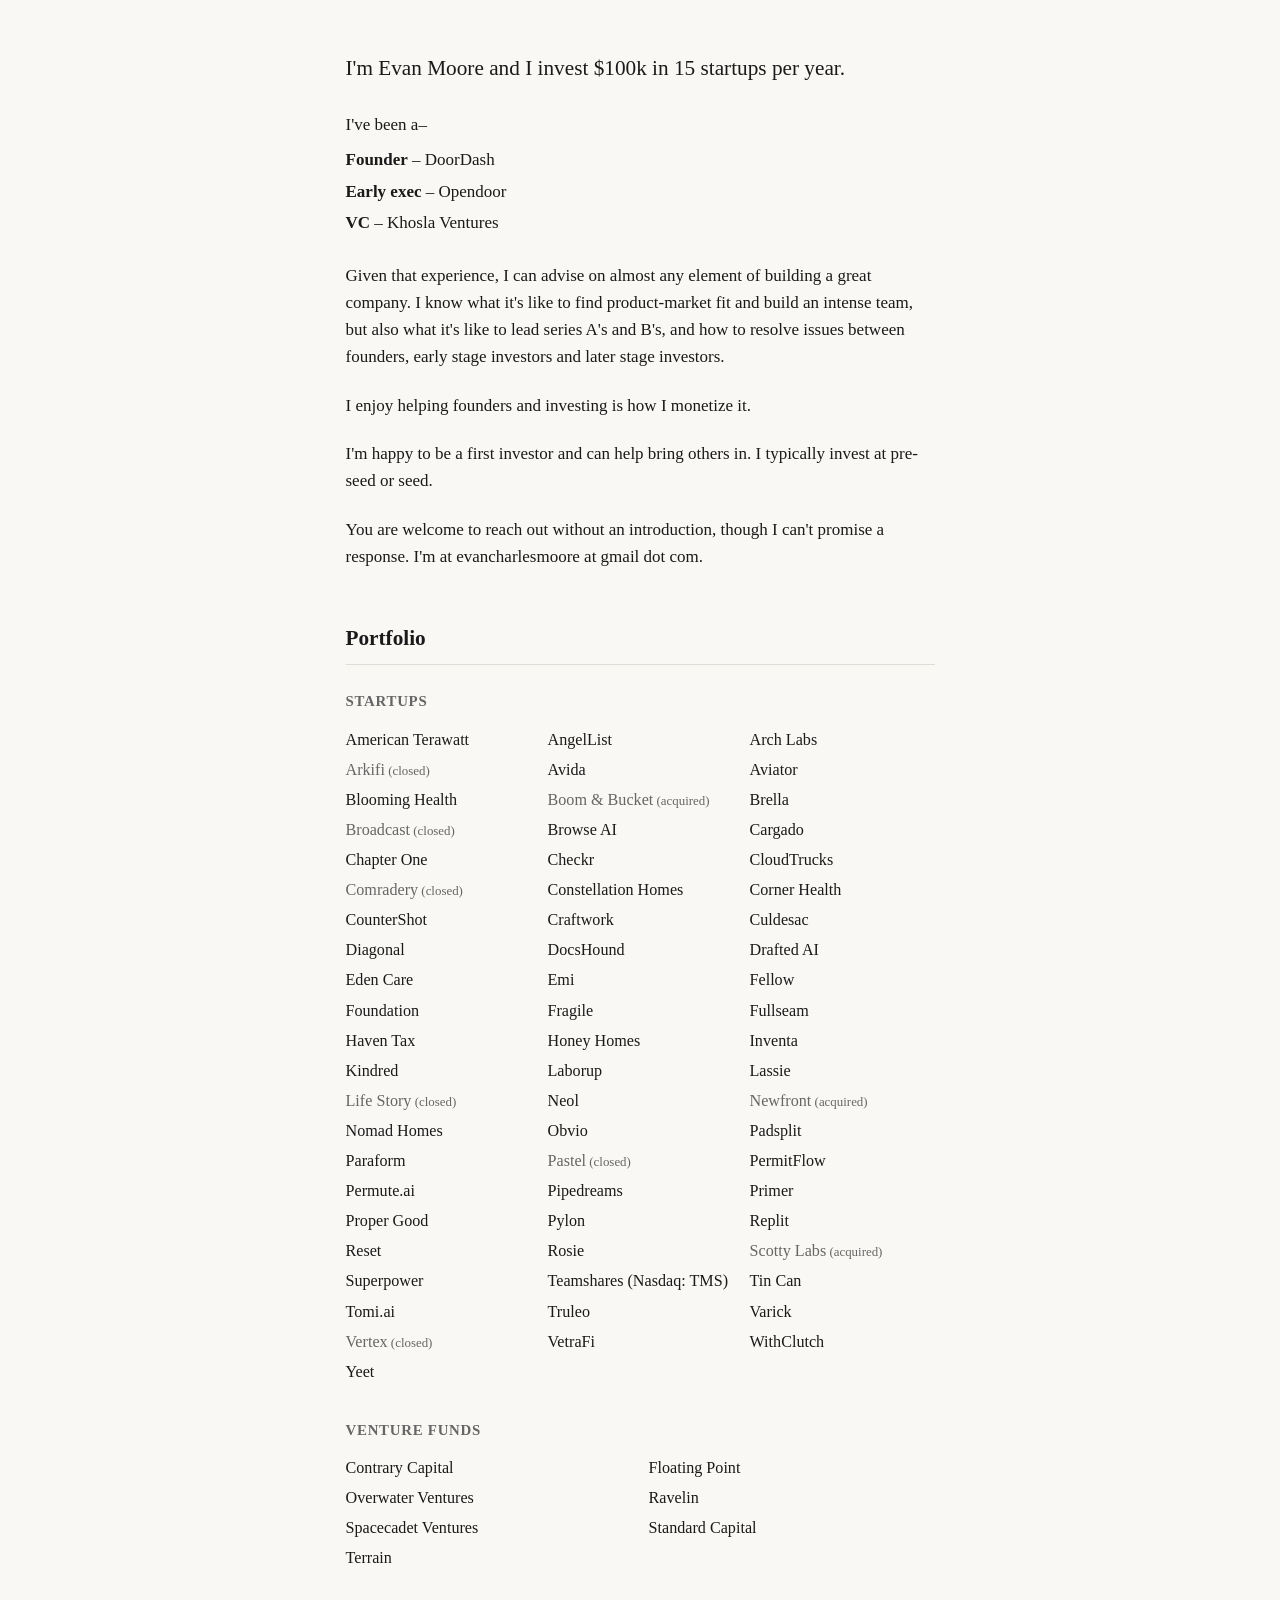
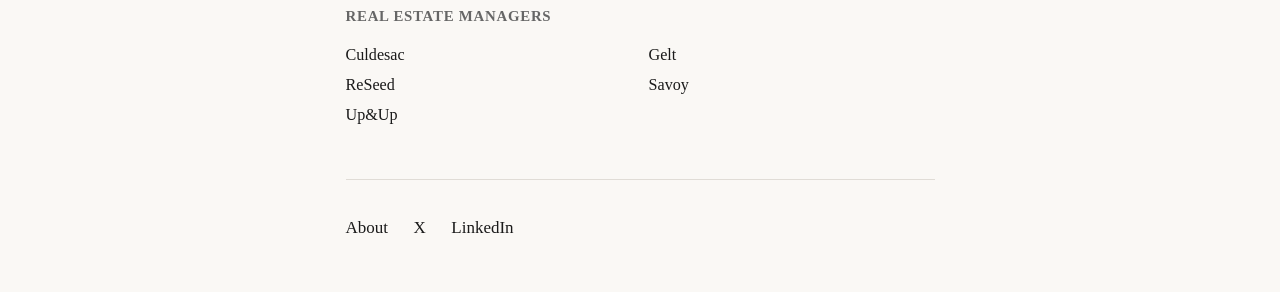
==== index.html @ 708596f3 "Add Spacecadet Ventures to venture funds Co-Authored-By: Claude Opus 4.8 (1M context) <noreply@anthr" ====
<!DOCTYPE html>
<html lang="en">
<head>
  <meta charset="UTF-8">
  <meta name="viewport" content="width=device-width, initial-scale=1">
  <title>Evan Moore – Angel Investor</title>
  <meta name="description" content="Evan Moore, DoorDash cofounder, Opendoor early exec, and Khosla Ventures VC. Angel investor in startups at pre-seed and seed.">

  <!-- Open Graph / Social -->
  <meta property="og:title" content="Evan Moore – Angel Investor">
  <meta property="og:description" content="Evan Moore, DoorDash cofounder, Opendoor early exec, and Khosla Ventures VC. Angel investor in startups at pre-seed and seed.">
  <meta property="og:type" content="website">
  <meta property="og:url" content="https://evanmoore.vc">

  <link rel="stylesheet" href="css/styles.css">
  <link rel="icon" href="favicon.svg">

  <!-- Structured data for search engines -->
  <script type="application/ld+json">
  {
    "@context": "https://schema.org",
    "@type": "Person",
    "name": "Evan Moore",
    "url": "https://evanmoore.vc",
    "jobTitle": "Angel Investor",
    "description": "DoorDash cofounder, Opendoor early exec, Khosla Ventures VC",
    "sameAs": [
      "https://x.com/evancharles",
      "https://www.linkedin.com/in/evanmoore/"
    ],
    "worksFor": [
      {"@type": "Organization", "name": "DoorDash"},
      {"@type": "Organization", "name": "Opendoor"},
      {"@type": "Organization", "name": "Khosla Ventures"}
    ]
  }
  </script>
</head>
<body>
  <div class="container">
    <main>
      <section class="intro">
        <p class="lede">I'm Evan Moore and I invest $100k in 15 startups per year.</p>

        <div class="background">
          <p>I've been a–</p>
          <ul class="roles">
            <li><strong>Founder</strong> – DoorDash</li>
            <li><strong>Early exec</strong> – Opendoor</li>
            <li><strong>VC</strong> – Khosla Ventures</li>
          </ul>
        </div>

        <p>Given that experience, I can advise on almost any element of building a great company. I know what it's like to find product-market fit and build an intense team, but also what it's like to lead series A's and B's, and how to resolve issues between founders, early stage investors and later stage investors.</p>

        <p>I enjoy helping founders and investing is how I monetize it.</p>

        <p>I'm happy to be a first investor and can help bring others in. I typically invest at pre-seed or seed.</p>

        <p>You are welcome to reach out without an introduction, though I can't promise a response. I'm at evancharlesmoore at gmail dot com.</p>
      </section>

      <section class="portfolio">
        <h2>Portfolio</h2>

        <div class="portfolio-section">
          <h3>Startups</h3>
          <ul class="company-list">
            <li><a href="https://www.americanterawatt.com/">American Terawatt</a></li>
            <li><a href="https://www.angellist.com/">AngelList</a></li>
            <li><a href="https://archlabs.com/">Arch Labs</a></li>
            <li><span class="closed">Arkifi</span></li>
            <li><a href="https://www.avida.life/">Avida</a></li>
            <li><a href="https://aviatorhealth.co/">Aviator</a></li>
            <li><a href="https://gobloominghealth.com/">Blooming Health</a></li>
            <li><span class="acquired">Boom & Bucket</span></li>
            <li><a href="https://hellobrella.com/">Brella</a></li>
            <li><span class="closed">Broadcast</span></li>
            <li><a href="https://www.browse.ai/">Browse AI</a></li>
            <li><a href="https://cargado.com/">Cargado</a></li>
            <li><a href="https://www.startchapterone.com/">Chapter One</a></li>
            <li><a href="https://checkr.com/">Checkr</a></li>
            <li><a href="https://www.cloudtrucks.com/">CloudTrucks</a></li>
            <li><span class="closed">Comradery</span></li>
            <li>Constellation Homes</li>
            <li><a href="https://www.cornerhealth.com/">Corner Health</a></li>
            <li><a href="https://countershotsystems.com/">CounterShot</a></li>
            <li><a href="https://craftwork.com/">Craftwork</a></li>
            <li><a href="https://culdesac.com/">Culdesac</a></li>
            <li><a href="https://godiagonal.com/">Diagonal</a></li>
            <li><a href="https://docshound.com/">DocsHound</a></li>
            <li><a href="https://www.drafted.ai/">Drafted AI</a></li>
            <li><a href="https://www.edencaremedical.com/">Eden Care</a></li>
            <li><a href="https://www.emilabs.ai/">Emi</a></li>
            <li><a href="https://fellowproducts.com/">Fellow</a></li>
            <li><a href="https://buildwithfoundation.com/">Foundation</a></li>
            <li>Fragile</li>
            <li><a href="https://fullseam.com/">Fullseam</a></li>
            <li><a href="https://www.usehaven.com/">Haven Tax</a></li>
            <li><a href="https://www.honeyhomes.com/">Honey Homes</a></li>
            <li><a href="https://inventa.shop/">Inventa</a></li>
            <li><a href="https://livekindred.com/">Kindred</a></li>
            <li><a href="https://www.laborup.com/">Laborup</a></li>
            <li><a href="https://www.lassie.ai/">Lassie</a></li>
            <li><span class="closed">Life Story</span></li>
            <li><a href="https://www.neol.co/">Neol</a></li>
            <li><a href="https://www.newfront.com/"><span class="acquired">Newfront</span></a></li>
            <li><a href="https://www.nomadhomes.ae/">Nomad Homes</a></li>
            <li><a href="https://www.obvio.ai/">Obvio</a></li>
            <li><a href="https://www.padsplit.com/">Padsplit</a></li>
            <li><a href="https://www.paraform.com/">Paraform</a></li>
            <li><span class="closed">Pastel</span></li>
            <li><a href="https://www.permitflow.com/">PermitFlow</a></li>
            <li><a href="https://permute.ai/">Permute.ai</a></li>
            <li><a href="https://pipedreams.com/">Pipedreams</a></li>
            <li><a href="https://primer.com/">Primer</a></li>
            <li><a href="https://eatpropergood.com/">Proper Good</a></li>
            <li><a href="https://www.pylonlending.com/">Pylon</a></li>
            <li><a href="https://replit.com/">Replit</a></li>
            <li><a href="https://www.getreset.co/">Reset</a></li>
            <li><a href="https://www.rosiematch.com/">Rosie</a></li>
            <li><span class="acquired">Scotty Labs</span></li>
            <li><a href="https://superpower.com/">Superpower</a></li>
            <li><a href="https://www.teamshares.com/">Teamshares (Nasdaq: TMS)</a></li>
            <li><a href="https://tincan.kids/">Tin Can</a></li>
            <li><a href="https://tomi.ai/">Tomi.ai</a></li>
            <li><a href="https://truleo.co/">Truleo</a></li>
            <li><a href="https://www.varickagents.com/">Varick</a></li>
            <li><span class="closed">Vertex</span></li>
            <li><a href="https://www.vetrafi.com/">VetraFi</a></li>
            <li><a href="https://www.withclutch.com/">WithClutch</a></li>
            <li><a href="https://yeet.cx/">Yeet</a></li>
          </ul>
        </div>

        <div class="portfolio-section">
          <h3>Venture Funds</h3>
          <ul class="company-list company-list--short">
            <li><a href="https://contrary.com/">Contrary Capital</a></li>
            <li><a href="https://floating.vc/">Floating Point</a></li>
            <li><a href="https://www.overwater.vc/">Overwater Ventures</a></li>
            <li><a href="https://www.ravelincap.com/">Ravelin</a></li>
            <li><a href="https://spacecadet.ventures/">Spacecadet Ventures</a></li>
            <li><a href="https://www.standardcap.com/">Standard Capital</a></li>
            <li><a href="https://www.terrain.com/">Terrain</a></li>
          </ul>
        </div>

        <div class="portfolio-section">
          <h3>Real Estate Managers</h3>
          <ul class="company-list company-list--short">
            <li><a href="https://culdesac.com/">Culdesac</a></li>
            <li><a href="https://geltventurepartners.com/">Gelt</a></li>
            <li><a href="https://reseedpartners.com/">ReSeed</a></li>
            <li><a href="https://savoytx.com/">Savoy</a></li>
            <li><a href="https://upandup.co/">Up&Up</a></li>
          </ul>
        </div>
      </section>
    </main>

    <footer class="footer">
      <a href="about.html">About</a>
      <a href="https://x.com/evancharles">X</a>
      <a href="https://www.linkedin.com/in/evanmoore/">LinkedIn</a>
    </footer>
  </div>
</body>
</html>
---- css/styles.css ----
/* ===== Base ===== */

:root {
  --text: #1a1a1a;
  --text-muted: #666;
  --bg: #faf8f5;
  --accent: #2563eb;
  --border: #e0dcd6;
}

* {
  box-sizing: border-box;
}

html {
  font-family: Georgia, "Times New Roman", Times, serif;
  font-size: 17px;
  line-height: 1.6;
  color: var(--text);
  background: var(--bg);
}

body {
  margin: 0;
  padding: 0;
}

/* ===== Layout ===== */

.container {
  max-width: 640px;
  margin: 0 auto;
  padding: 3rem 1.5rem;
}

/* ===== Intro ===== */

.intro {
  margin-bottom: 3rem;
}

.intro p {
  margin: 0 0 1.25rem;
}

.lede {
  font-size: 1.25rem;
  font-weight: 500;
  margin-bottom: 1.5rem !important;
}

.background {
  margin: 1.5rem 0;
}

.background p {
  margin-bottom: 0.5rem;
}

.roles {
  list-style: none;
  padding: 0;
  margin: 0;
}

.roles li {
  margin: 0.25rem 0;
}

.roles strong {
  font-weight: 600;
}

/* ===== Links ===== */

a {
  color: var(--accent);
  text-decoration: none;
}

a:hover {
  text-decoration: underline;
}

/* ===== Portfolio ===== */

.portfolio {
  margin-bottom: 3rem;
}

.portfolio h2 {
  font-size: 1.25rem;
  font-weight: 600;
  margin: 0 0 1.5rem;
  padding-bottom: 0.5rem;
  border-bottom: 1px solid var(--border);
}

.portfolio-section {
  margin-bottom: 2rem;
}

.portfolio-section h3 {
  font-size: 0.875rem;
  font-weight: 600;
  text-transform: uppercase;
  letter-spacing: 0.05em;
  color: var(--text-muted);
  margin: 0 0 0.75rem;
}

.company-list {
  list-style: none;
  padding: 0;
  margin: 0;
  display: grid;
  grid-template-columns: repeat(3, 1fr);
  gap: 0.25rem 1rem;
}

.company-list--short {
  grid-template-columns: repeat(2, 1fr);
}

.company-list li {
  font-size: 0.95rem;
}

.company-list a {
  color: inherit;
  text-decoration: none;
}

.company-list a:hover {
  text-decoration: none;
}

.closed {
  color: var(--text-muted);
}

.closed::after {
  content: " (closed)";
  font-size: 0.8em;
}

.acquired {
  color: var(--text-muted);
}

.acquired::after {
  content: " (acquired)";
  font-size: 0.8em;
}


/* ===== Section Headers ===== */

.investing h2 {
  font-size: 1.25rem;
  font-weight: 600;
  margin: 2rem 0 1rem;
}

/* ===== Footer ===== */

.footer {
  padding-top: 2rem;
  margin-top: 1rem;
  border-top: 1px solid var(--border);
  display: flex;
  gap: 1.5rem;
}

.footer a {
  font-size: 1rem;
  color: var(--text);
  font-weight: 500;
}

.footer a:hover {
  color: var(--accent);
}

/* ===== Responsive ===== */

@media (max-width: 600px) {
  html {
    font-size: 16px;
  }

  .container {
    padding: 2rem 1.25rem;
  }

  .company-list {
    grid-template-columns: repeat(2, 1fr);
  }

  .company-list--short {
    grid-template-columns: 1fr;
  }
}
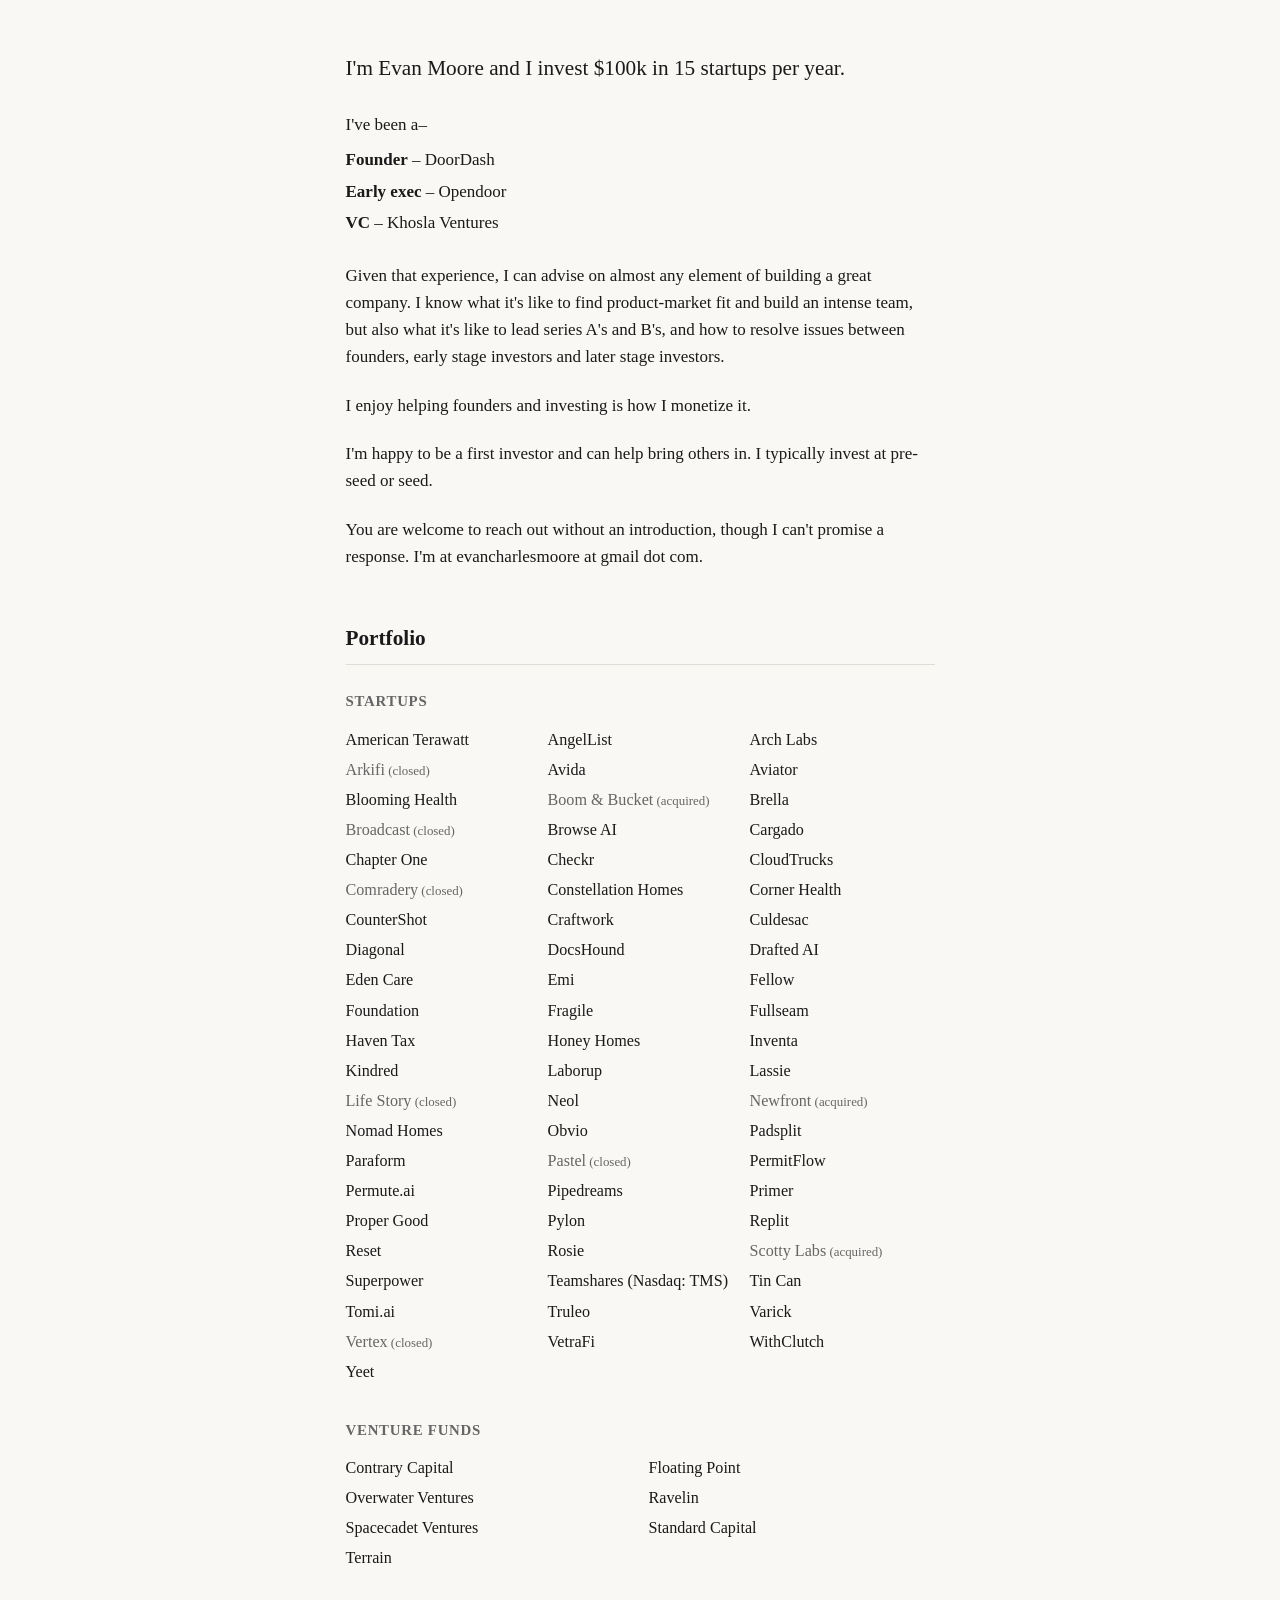
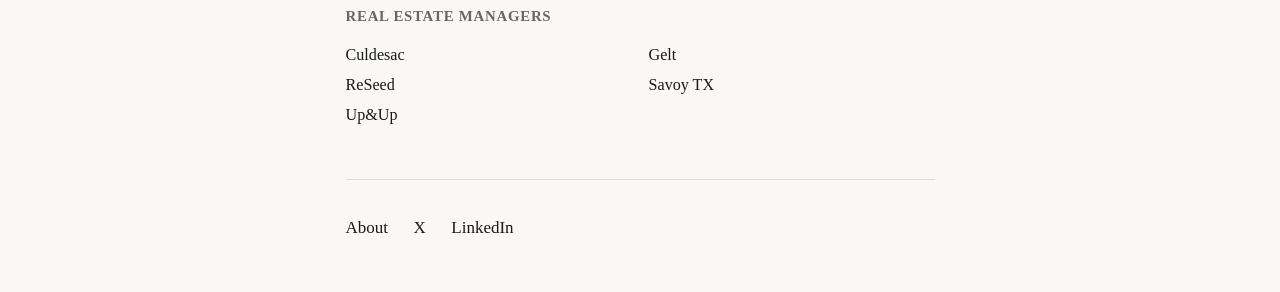
==== commit 9908bb97: "Rename Savoy to Savoy TX in real estate managers" ====
--- a/index.html
+++ b/index.html
@@ -152,7 +152,7 @@
             <li><a href="https://culdesac.com/">Culdesac</a></li>
             <li><a href="https://geltventurepartners.com/">Gelt</a></li>
             <li><a href="https://reseedpartners.com/">ReSeed</a></li>
-            <li><a href="https://savoytx.com/">Savoy</a></li>
+            <li><a href="https://savoytx.com/">Savoy TX</a></li>
             <li><a href="https://upandup.co/">Up&Up</a></li>
           </ul>
         </div>
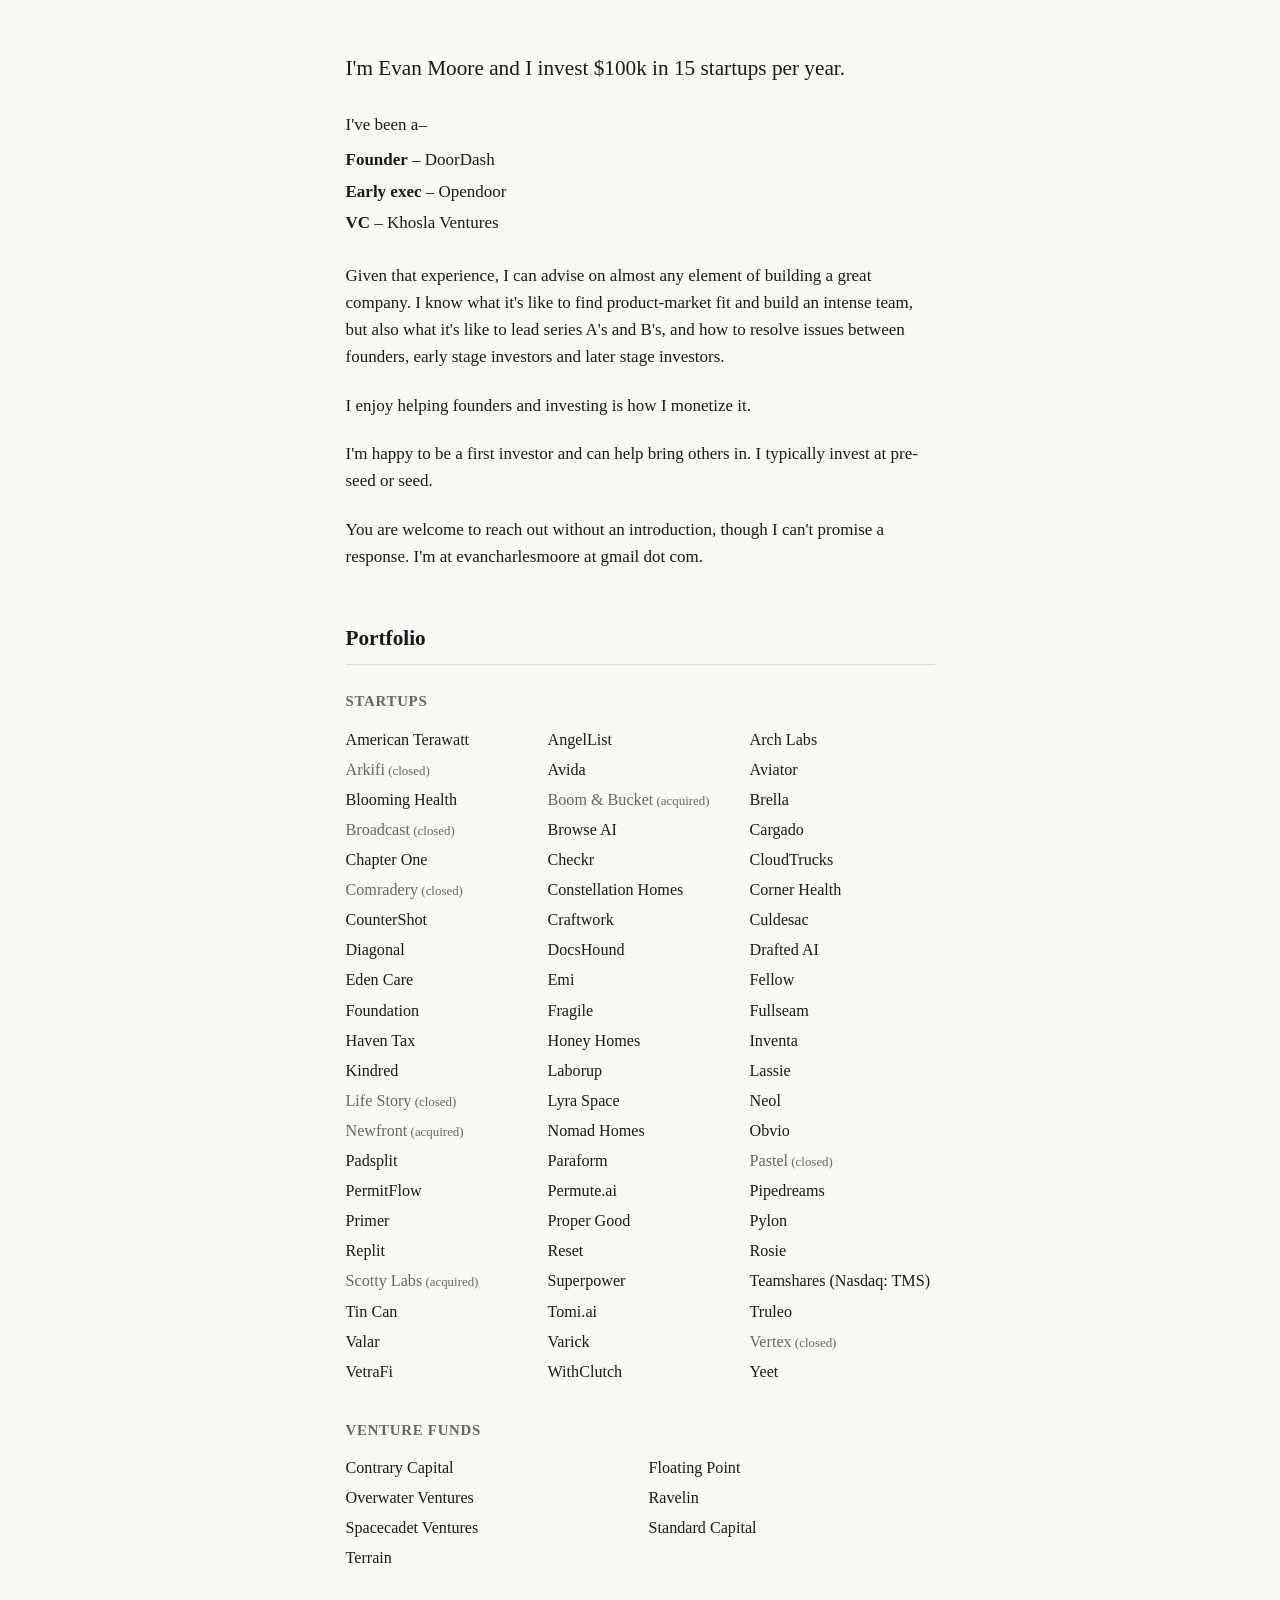
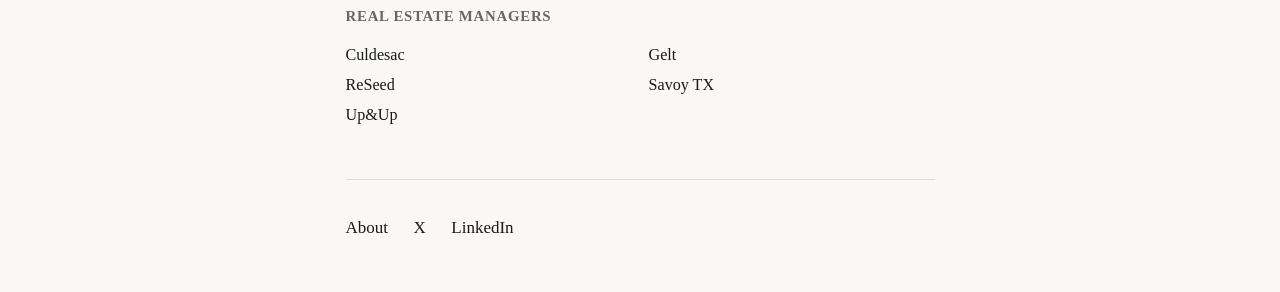
==== commit 4ca2aacd: "Add Lyra Space and Valar to startup portfolio Co-Authored-By: Claude Opus 4.8 (1M context) <noreply@" ====
--- a/index.html
+++ b/index.html
@@ -103,6 +103,7 @@
             <li><a href="https://www.laborup.com/">Laborup</a></li>
             <li><a href="https://www.lassie.ai/">Lassie</a></li>
             <li><span class="closed">Life Story</span></li>
+            <li><a href="https://lyraspace.co/">Lyra Space</a></li>
             <li><a href="https://www.neol.co/">Neol</a></li>
             <li><a href="https://www.newfront.com/"><span class="acquired">Newfront</span></a></li>
             <li><a href="https://www.nomadhomes.ae/">Nomad Homes</a></li>
@@ -125,6 +126,7 @@
             <li><a href="https://tincan.kids/">Tin Can</a></li>
             <li><a href="https://tomi.ai/">Tomi.ai</a></li>
             <li><a href="https://truleo.co/">Truleo</a></li>
+            <li>Valar</li>
             <li><a href="https://www.varickagents.com/">Varick</a></li>
             <li><span class="closed">Vertex</span></li>
             <li><a href="https://www.vetrafi.com/">VetraFi</a></li>
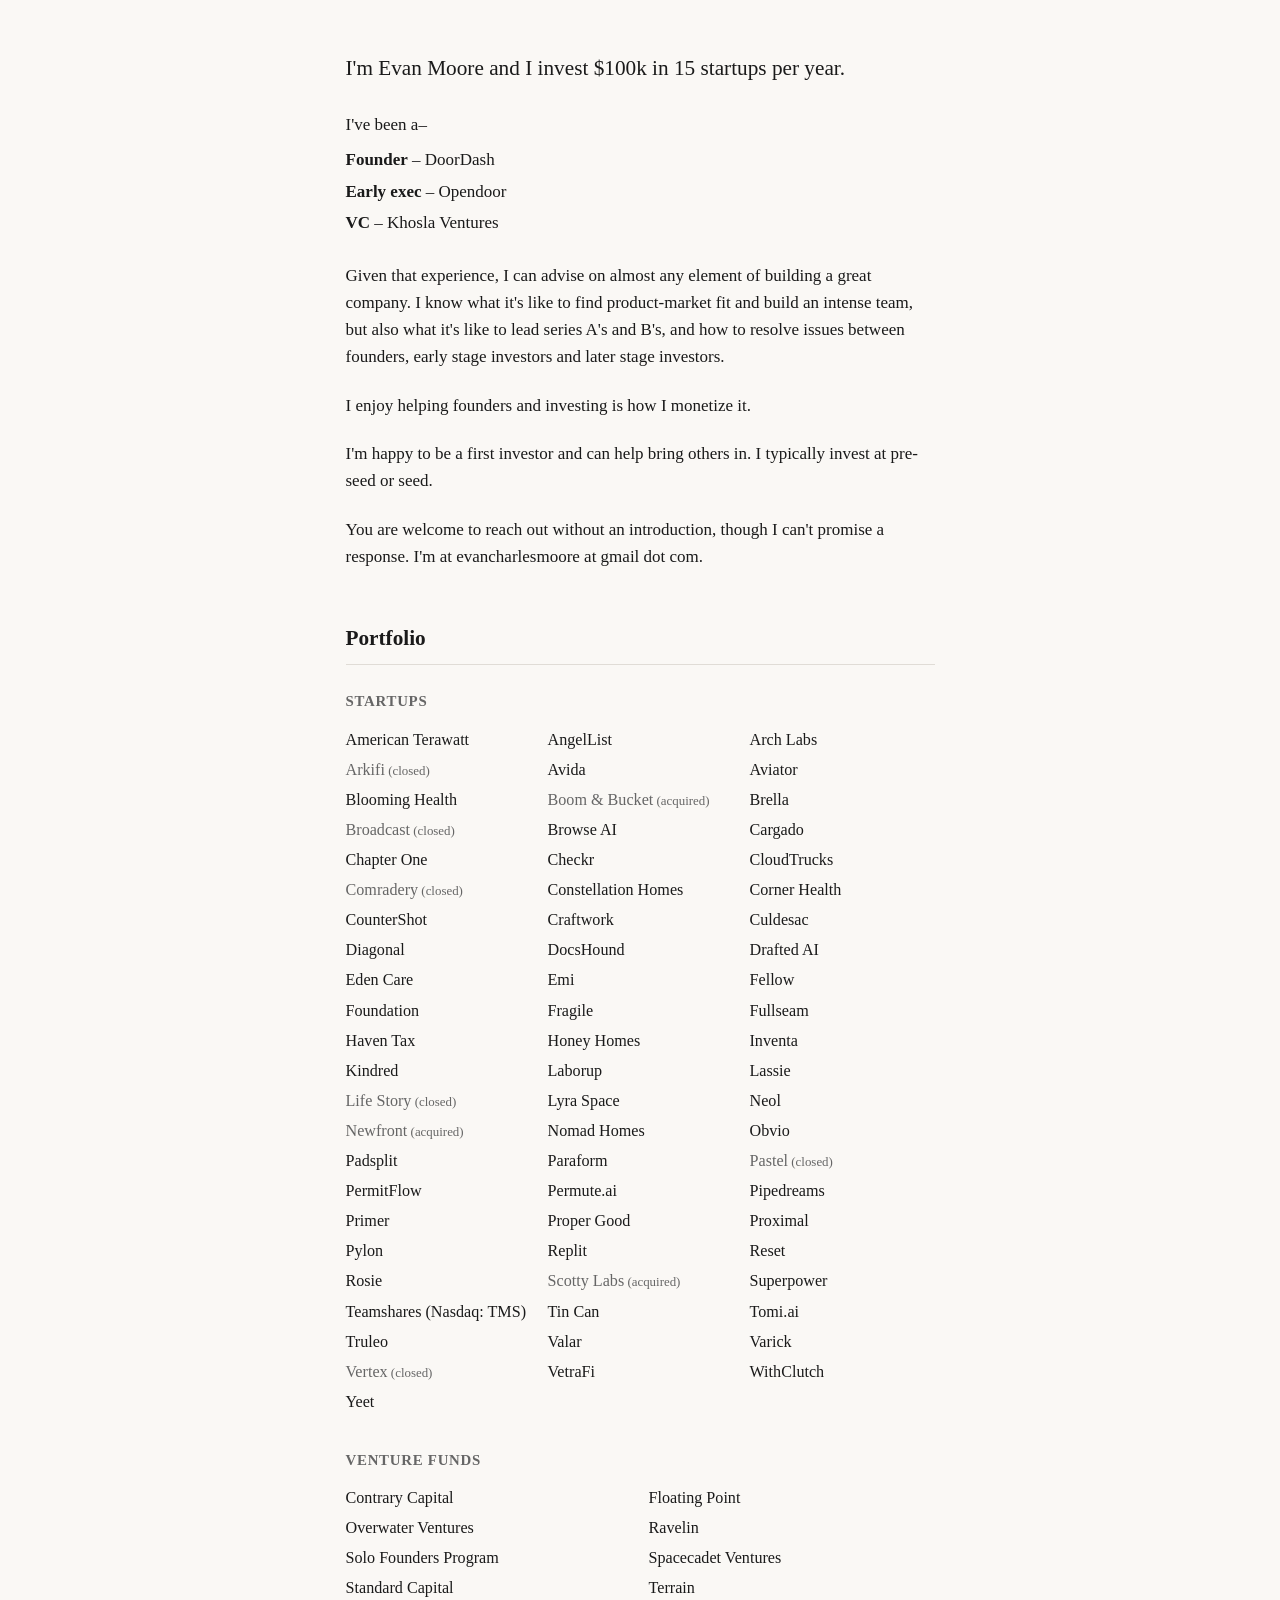
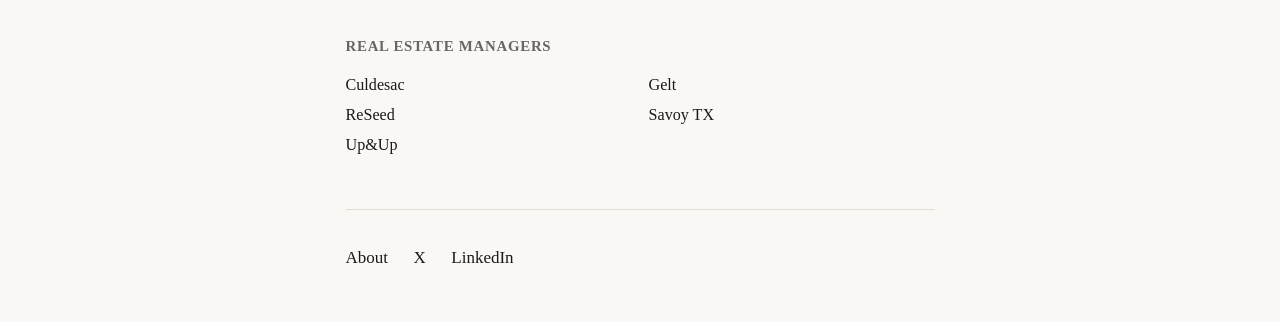
==== commit 4f36df92: "Add Proximal to startups and Solo Founders Program to venture funds Co-Authored-By: Claude Opus 5 (1" ====
--- a/index.html
+++ b/index.html
@@ -116,6 +116,7 @@
             <li><a href="https://pipedreams.com/">Pipedreams</a></li>
             <li><a href="https://primer.com/">Primer</a></li>
             <li><a href="https://eatpropergood.com/">Proper Good</a></li>
+            <li><a href="https://proximal.ai/">Proximal</a></li>
             <li><a href="https://www.pylonlending.com/">Pylon</a></li>
             <li><a href="https://replit.com/">Replit</a></li>
             <li><a href="https://www.getreset.co/">Reset</a></li>
@@ -142,6 +143,7 @@
             <li><a href="https://floating.vc/">Floating Point</a></li>
             <li><a href="https://www.overwater.vc/">Overwater Ventures</a></li>
             <li><a href="https://www.ravelincap.com/">Ravelin</a></li>
+            <li>Solo Founders Program</li>
             <li><a href="https://spacecadet.ventures/">Spacecadet Ventures</a></li>
             <li><a href="https://www.standardcap.com/">Standard Capital</a></li>
             <li><a href="https://www.terrain.com/">Terrain</a></li>
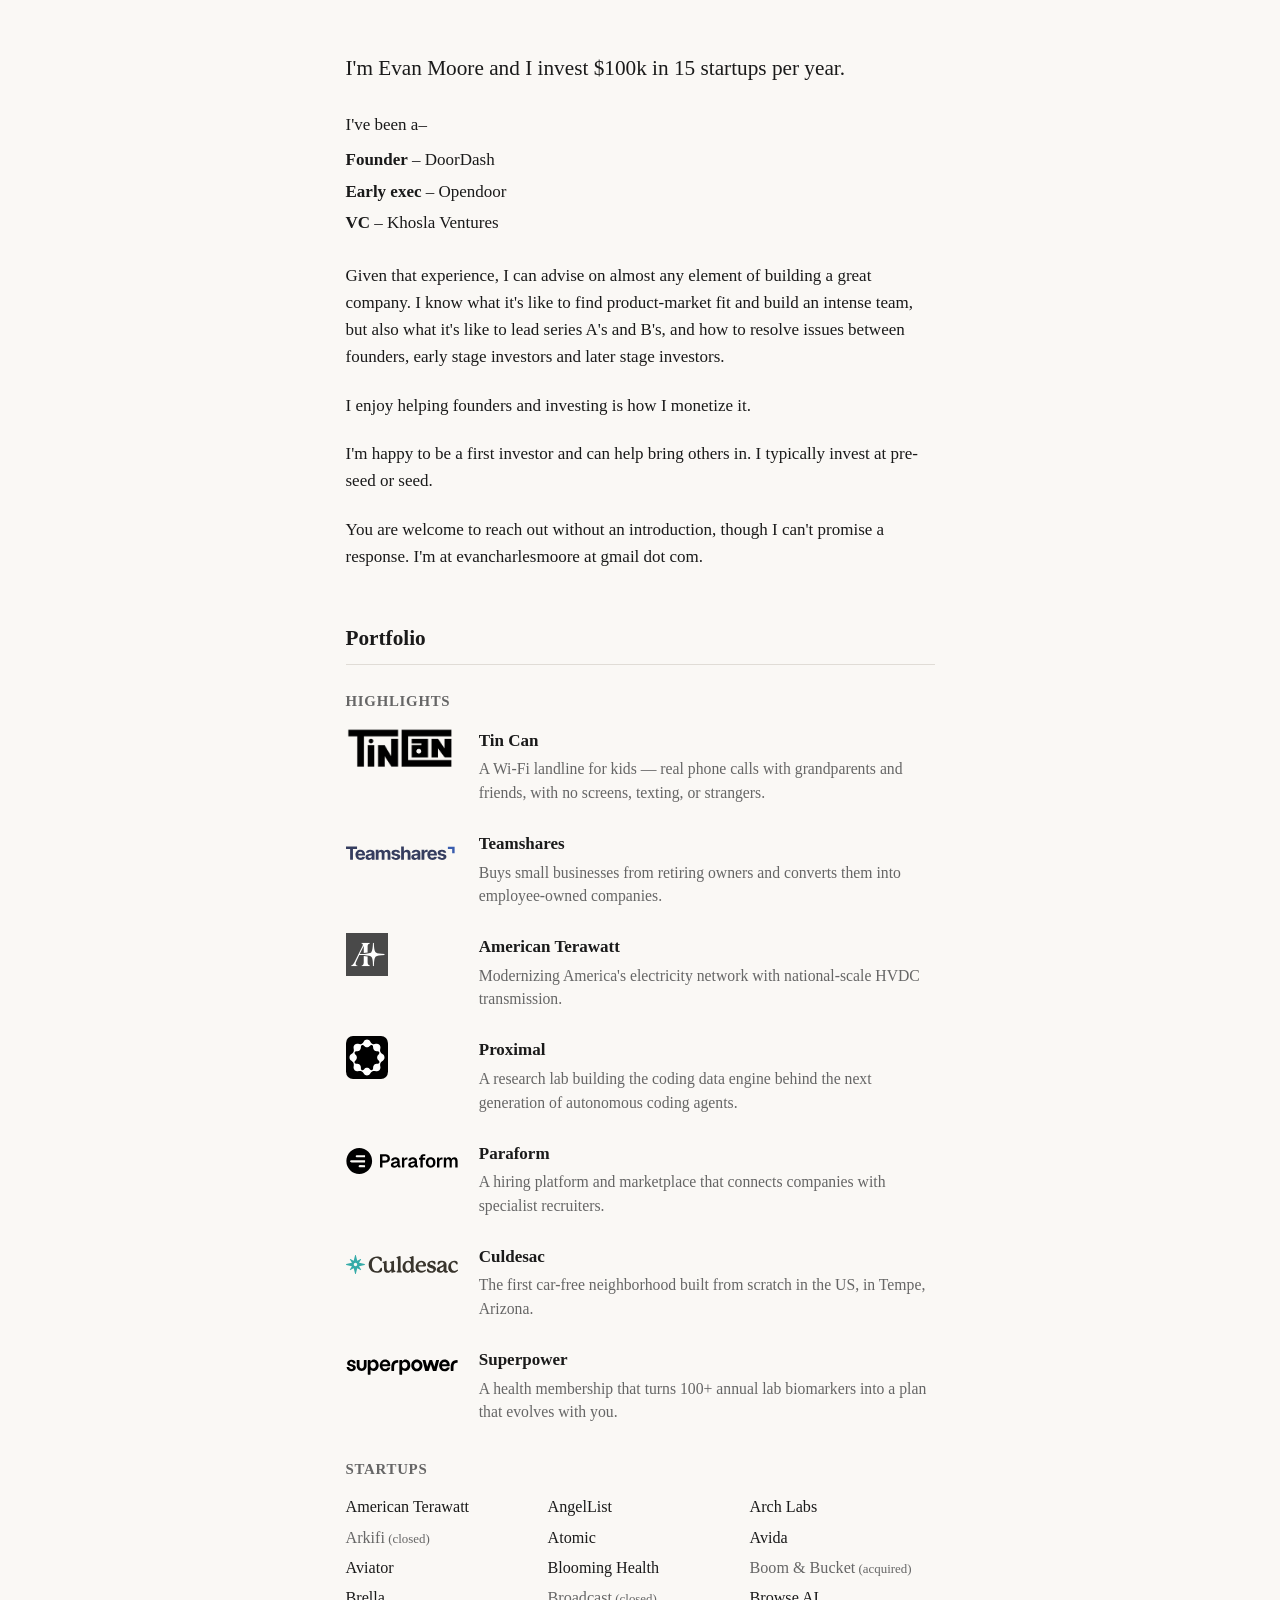
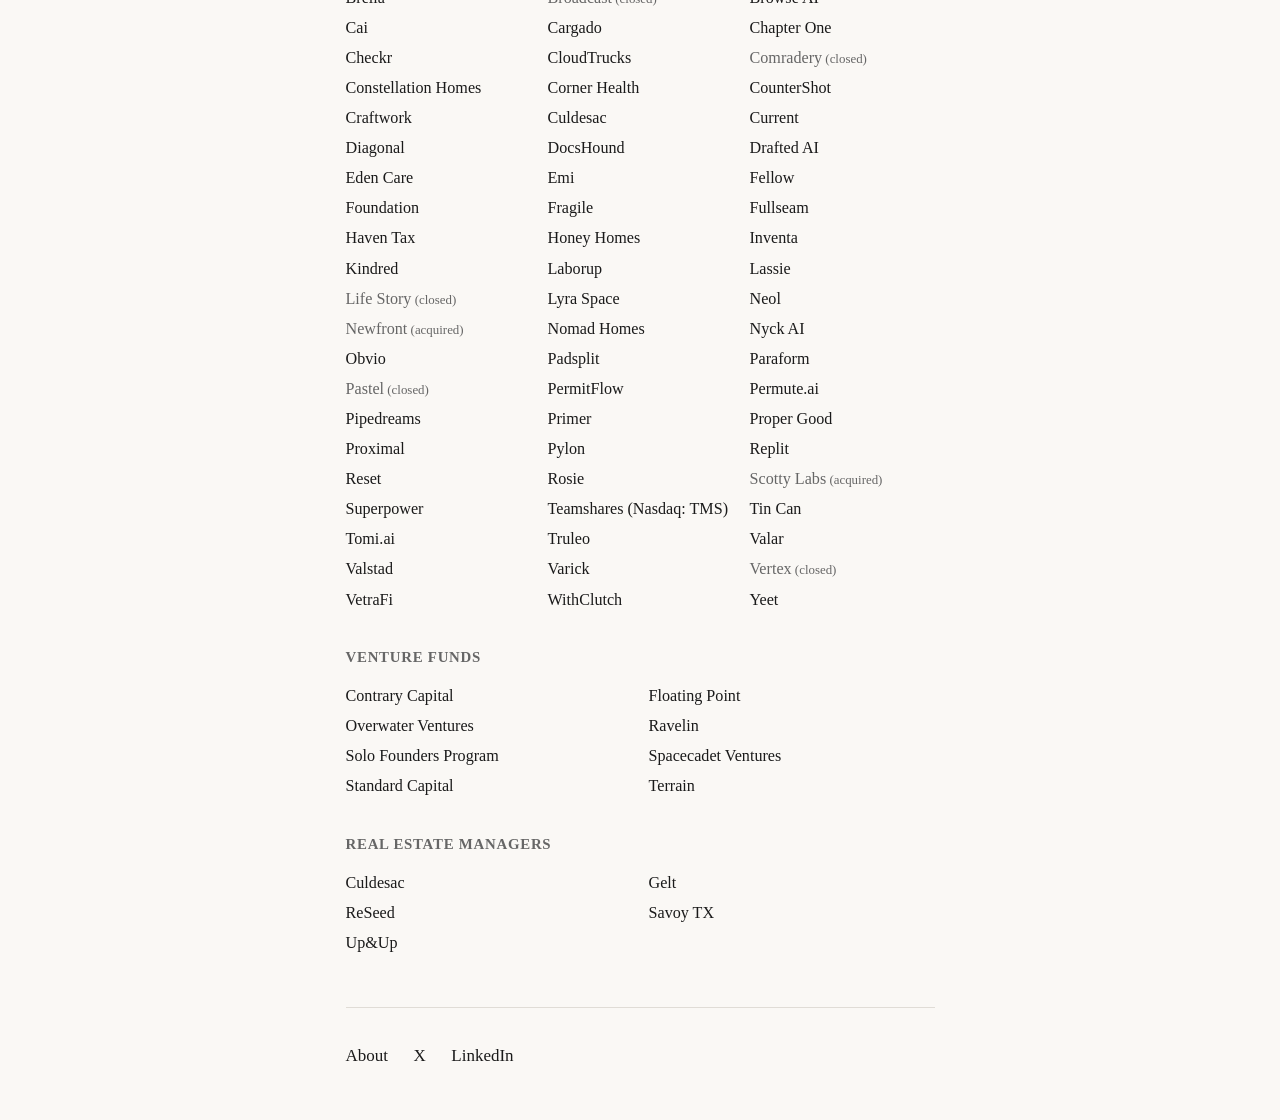
==== commit 70492a78: "Add portfolio Highlights section and five new startups Highlights: Tin Can, Teamshares, American Ter" ====
--- a/index.html
+++ b/index.html
@@ -64,12 +64,68 @@
         <h2>Portfolio</h2>
 
         <div class="portfolio-section">
+          <h3>Highlights</h3>
+          <ul class="highlights">
+            <li class="highlight">
+              <a class="highlight-logo" href="https://tincan.kids/"><img src="img/tin-can.png" alt="" loading="lazy"></a>
+              <div>
+                <h4 class="highlight-name"><a href="https://tincan.kids/">Tin Can</a></h4>
+                <p class="highlight-desc">A Wi-Fi landline for kids — real phone calls with grandparents and friends, with no screens, texting, or strangers.</p>
+              </div>
+            </li>
+            <li class="highlight">
+              <a class="highlight-logo" href="https://www.teamshares.com/"><img src="img/teamshares.svg" alt="" loading="lazy"></a>
+              <div>
+                <h4 class="highlight-name"><a href="https://www.teamshares.com/">Teamshares</a></h4>
+                <p class="highlight-desc">Buys small businesses from retiring owners and converts them into employee-owned companies.</p>
+              </div>
+            </li>
+            <li class="highlight">
+              <a class="highlight-logo" href="https://www.americanterawatt.com/"><img src="img/american-terawatt.svg" alt="" loading="lazy"></a>
+              <div>
+                <h4 class="highlight-name"><a href="https://www.americanterawatt.com/">American Terawatt</a></h4>
+                <p class="highlight-desc">Modernizing America's electricity network with national-scale HVDC transmission.</p>
+              </div>
+            </li>
+            <li class="highlight">
+              <a class="highlight-logo" href="https://proximal.ai/"><img src="img/proximal.svg" alt="" loading="lazy"></a>
+              <div>
+                <h4 class="highlight-name"><a href="https://proximal.ai/">Proximal</a></h4>
+                <p class="highlight-desc">A research lab building the coding data engine behind the next generation of autonomous coding agents.</p>
+              </div>
+            </li>
+            <li class="highlight">
+              <a class="highlight-logo" href="https://www.paraform.com/"><img src="img/paraform.svg" alt="" loading="lazy"></a>
+              <div>
+                <h4 class="highlight-name"><a href="https://www.paraform.com/">Paraform</a></h4>
+                <p class="highlight-desc">A hiring platform and marketplace that connects companies with specialist recruiters.</p>
+              </div>
+            </li>
+            <li class="highlight">
+              <a class="highlight-logo" href="https://culdesac.com/"><img src="img/culdesac.svg" alt="" loading="lazy"></a>
+              <div>
+                <h4 class="highlight-name"><a href="https://culdesac.com/">Culdesac</a></h4>
+                <p class="highlight-desc">The first car-free neighborhood built from scratch in the US, in Tempe, Arizona.</p>
+              </div>
+            </li>
+            <li class="highlight">
+              <a class="highlight-logo" href="https://superpower.com/"><img src="img/superpower.svg" alt="" loading="lazy"></a>
+              <div>
+                <h4 class="highlight-name"><a href="https://superpower.com/">Superpower</a></h4>
+                <p class="highlight-desc">A health membership that turns 100+ annual lab biomarkers into a plan that evolves with you.</p>
+              </div>
+            </li>
+          </ul>
+        </div>
+
+        <div class="portfolio-section">
           <h3>Startups</h3>
           <ul class="company-list">
             <li><a href="https://www.americanterawatt.com/">American Terawatt</a></li>
             <li><a href="https://www.angellist.com/">AngelList</a></li>
             <li><a href="https://archlabs.com/">Arch Labs</a></li>
             <li><span class="closed">Arkifi</span></li>
+            <li><a href="https://www.atomic.supply/">Atomic</a></li>
             <li><a href="https://www.avida.life/">Avida</a></li>
             <li><a href="https://aviatorhealth.co/">Aviator</a></li>
             <li><a href="https://gobloominghealth.com/">Blooming Health</a></li>
@@ -77,6 +133,7 @@
             <li><a href="https://hellobrella.com/">Brella</a></li>
             <li><span class="closed">Broadcast</span></li>
             <li><a href="https://www.browse.ai/">Browse AI</a></li>
+            <li><a href="https://www.cai.ai/">Cai</a></li>
             <li><a href="https://cargado.com/">Cargado</a></li>
             <li><a href="https://www.startchapterone.com/">Chapter One</a></li>
             <li><a href="https://checkr.com/">Checkr</a></li>
@@ -87,6 +144,7 @@
             <li><a href="https://countershotsystems.com/">CounterShot</a></li>
             <li><a href="https://craftwork.com/">Craftwork</a></li>
             <li><a href="https://culdesac.com/">Culdesac</a></li>
+            <li><a href="https://withcurrent.com/">Current</a></li>
             <li><a href="https://godiagonal.com/">Diagonal</a></li>
             <li><a href="https://docshound.com/">DocsHound</a></li>
             <li><a href="https://www.drafted.ai/">Drafted AI</a></li>
@@ -107,6 +165,7 @@
             <li><a href="https://www.neol.co/">Neol</a></li>
             <li><a href="https://www.newfront.com/"><span class="acquired">Newfront</span></a></li>
             <li><a href="https://www.nomadhomes.ae/">Nomad Homes</a></li>
+            <li><a href="https://www.nyck.ai/">Nyck AI</a></li>
             <li><a href="https://www.obvio.ai/">Obvio</a></li>
             <li><a href="https://www.padsplit.com/">Padsplit</a></li>
             <li><a href="https://www.paraform.com/">Paraform</a></li>
@@ -128,6 +187,7 @@
             <li><a href="https://tomi.ai/">Tomi.ai</a></li>
             <li><a href="https://truleo.co/">Truleo</a></li>
             <li>Valar</li>
+            <li><a href="https://valstad.com/">Valstad</a></li>
             <li><a href="https://www.varickagents.com/">Varick</a></li>
             <li><span class="closed">Vertex</span></li>
             <li><a href="https://www.vetrafi.com/">VetraFi</a></li>
@@ -143,7 +203,7 @@
             <li><a href="https://floating.vc/">Floating Point</a></li>
             <li><a href="https://www.overwater.vc/">Overwater Ventures</a></li>
             <li><a href="https://www.ravelincap.com/">Ravelin</a></li>
-            <li>Solo Founders Program</li>
+            <li><a href="https://solofounders.com/">Solo Founders Program</a></li>
             <li><a href="https://spacecadet.ventures/">Spacecadet Ventures</a></li>
             <li><a href="https://www.standardcap.com/">Standard Capital</a></li>
             <li><a href="https://www.terrain.com/">Terrain</a></li>
--- a/css/styles.css
+++ b/css/styles.css
@@ -109,6 +109,60 @@
   margin: 0 0 0.75rem;
 }
 
+.highlights {
+  list-style: none;
+  padding: 0;
+  margin: 0 0 0.5rem;
+  display: grid;
+  gap: 1.5rem;
+}
+
+.highlight {
+  display: grid;
+  grid-template-columns: 112px 1fr;
+  gap: 1.25rem;
+  align-items: start;
+}
+
+.highlight-logo {
+  display: flex;
+  align-items: center;
+  justify-content: flex-start;
+  min-height: 2.5rem;
+  overflow: hidden;
+}
+
+.highlight-logo img {
+  max-width: 112px;
+  max-height: 2.5rem;
+  width: auto;
+  height: auto;
+  object-fit: contain;
+  display: block;
+}
+
+.highlight-name {
+  font-size: 1rem;
+  font-weight: 600;
+  margin: 0 0 0.2rem;
+}
+
+.highlight-name a {
+  color: inherit;
+}
+
+.highlight-name a:hover {
+  color: var(--accent);
+  text-decoration: none;
+}
+
+.highlight-desc {
+  font-size: 0.925rem;
+  color: var(--text-muted);
+  margin: 0;
+  line-height: 1.5;
+}
+
 .company-list {
   list-style: none;
   padding: 0;
@@ -197,6 +251,20 @@
     grid-template-columns: repeat(2, 1fr);
   }
 
+  .highlight {
+    grid-template-columns: 84px 1fr;
+    gap: 1rem;
+  }
+
+  .highlight-logo {
+    min-height: 2.125rem;
+  }
+
+  .highlight-logo img {
+    max-width: 84px;
+    max-height: 2.125rem;
+  }
+
   .company-list--short {
     grid-template-columns: 1fr;
   }
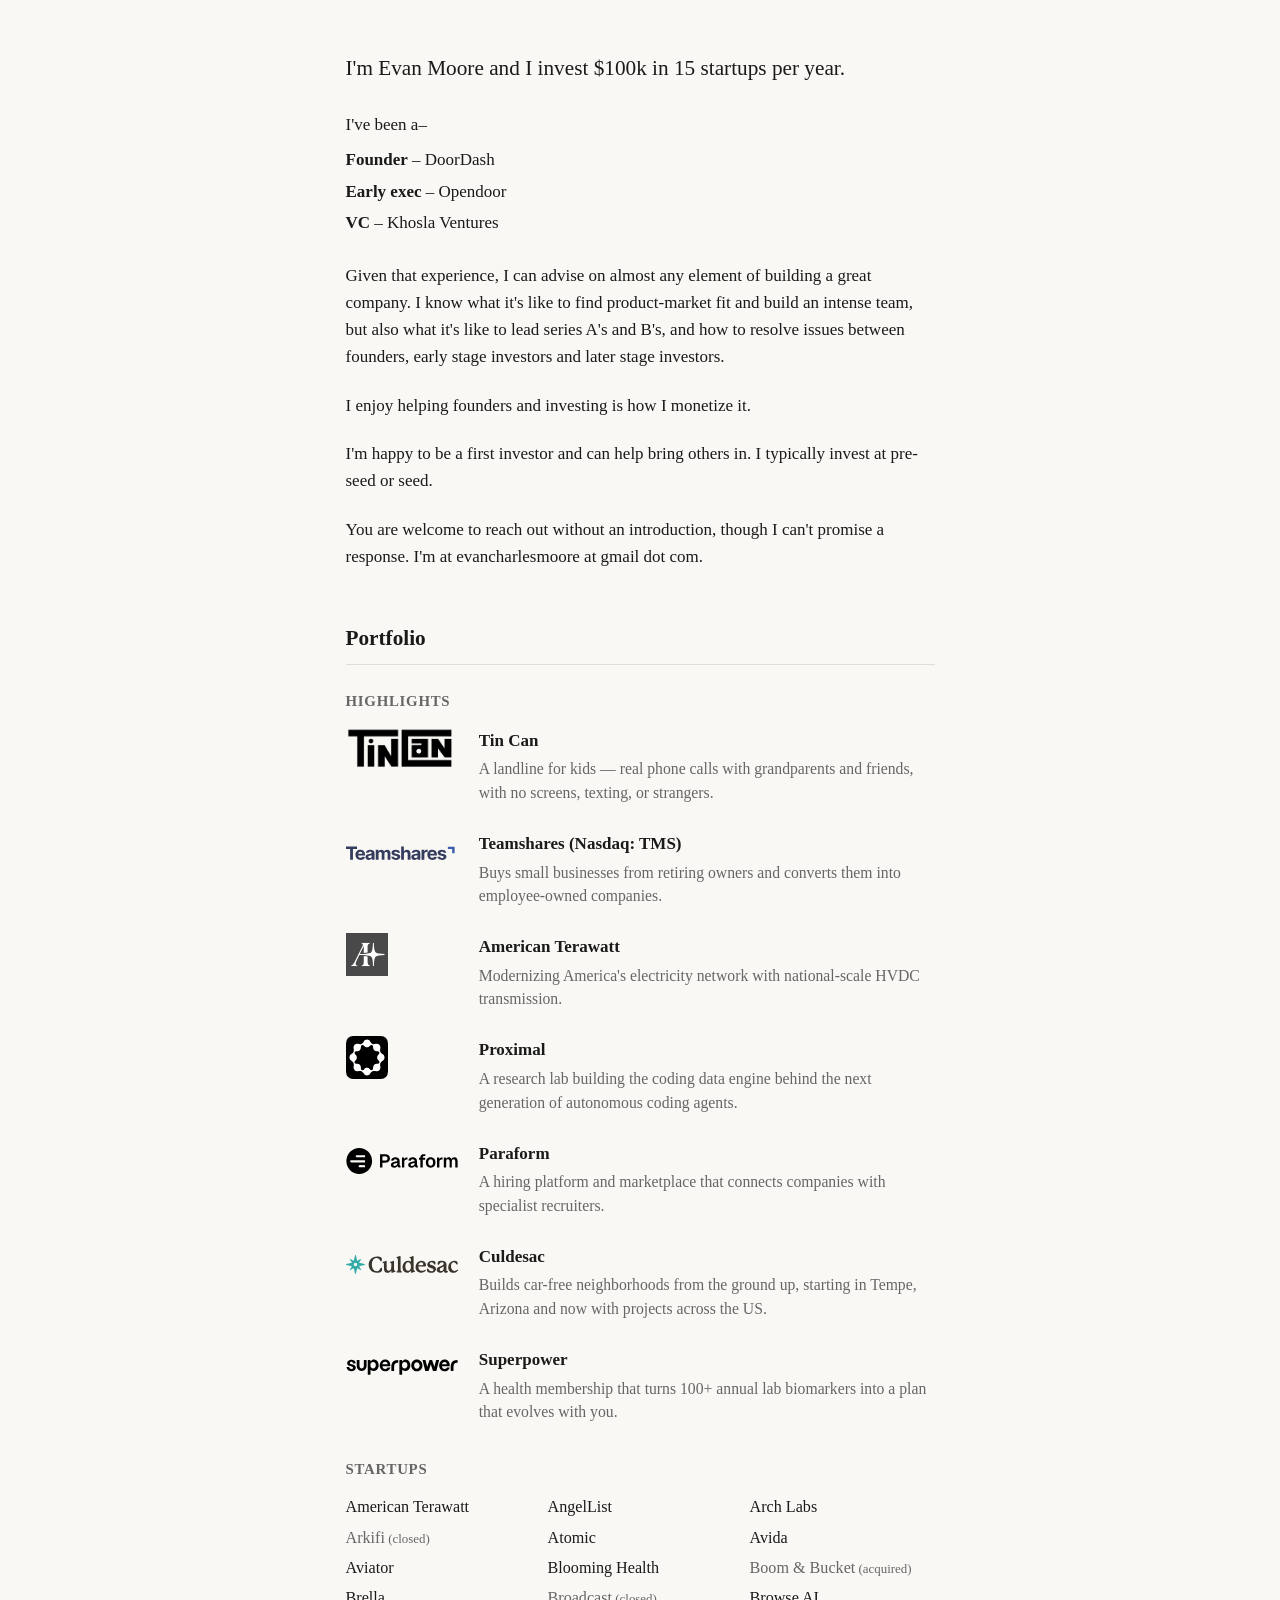
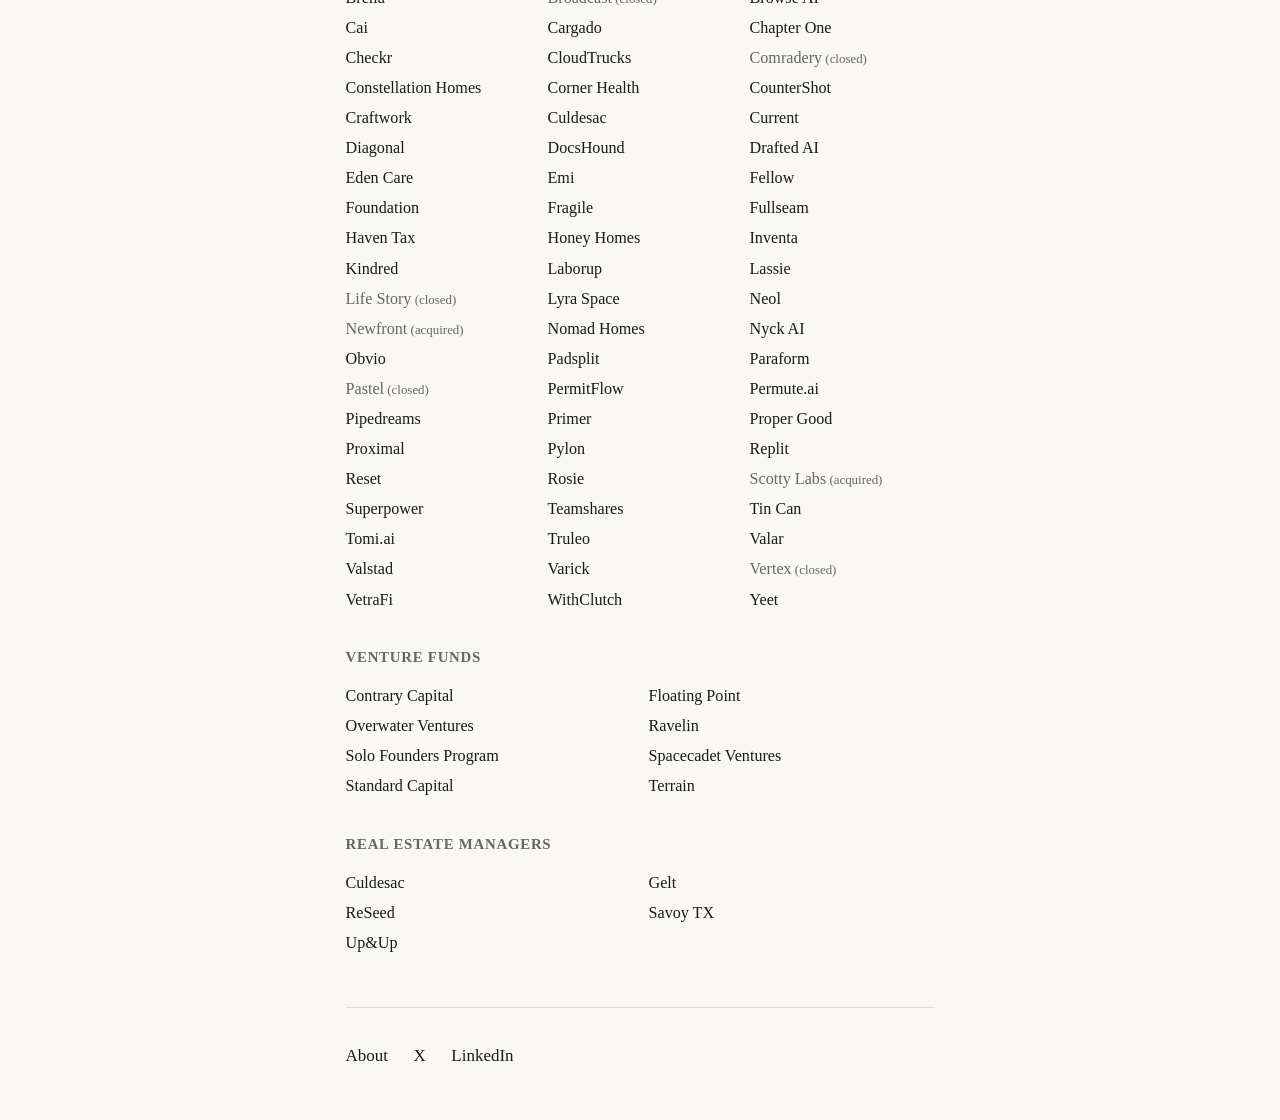
==== commit 79ae7d97: "Refine highlight copy; move Teamshares ticker to Highlights Co-Authored-By: Claude Opus 5 (1M contex" ====
--- a/index.html
+++ b/index.html
@@ -70,13 +70,13 @@
               <a class="highlight-logo" href="https://tincan.kids/"><img src="img/tin-can.png" alt="" loading="lazy"></a>
               <div>
                 <h4 class="highlight-name"><a href="https://tincan.kids/">Tin Can</a></h4>
-                <p class="highlight-desc">A Wi-Fi landline for kids — real phone calls with grandparents and friends, with no screens, texting, or strangers.</p>
+                <p class="highlight-desc">A landline for kids — real phone calls with grandparents and friends, with no screens, texting, or strangers.</p>
               </div>
             </li>
             <li class="highlight">
               <a class="highlight-logo" href="https://www.teamshares.com/"><img src="img/teamshares.svg" alt="" loading="lazy"></a>
               <div>
-                <h4 class="highlight-name"><a href="https://www.teamshares.com/">Teamshares</a></h4>
+                <h4 class="highlight-name"><a href="https://www.teamshares.com/">Teamshares (Nasdaq: TMS)</a></h4>
                 <p class="highlight-desc">Buys small businesses from retiring owners and converts them into employee-owned companies.</p>
               </div>
             </li>
@@ -105,7 +105,7 @@
               <a class="highlight-logo" href="https://culdesac.com/"><img src="img/culdesac.svg" alt="" loading="lazy"></a>
               <div>
                 <h4 class="highlight-name"><a href="https://culdesac.com/">Culdesac</a></h4>
-                <p class="highlight-desc">The first car-free neighborhood built from scratch in the US, in Tempe, Arizona.</p>
+                <p class="highlight-desc">Builds car-free neighborhoods from the ground up, starting in Tempe, Arizona and now with projects across the US.</p>
               </div>
             </li>
             <li class="highlight">
@@ -182,7 +182,7 @@
             <li><a href="https://www.rosiematch.com/">Rosie</a></li>
             <li><span class="acquired">Scotty Labs</span></li>
             <li><a href="https://superpower.com/">Superpower</a></li>
-            <li><a href="https://www.teamshares.com/">Teamshares (Nasdaq: TMS)</a></li>
+            <li><a href="https://www.teamshares.com/">Teamshares</a></li>
             <li><a href="https://tincan.kids/">Tin Can</a></li>
             <li><a href="https://tomi.ai/">Tomi.ai</a></li>
             <li><a href="https://truleo.co/">Truleo</a></li>
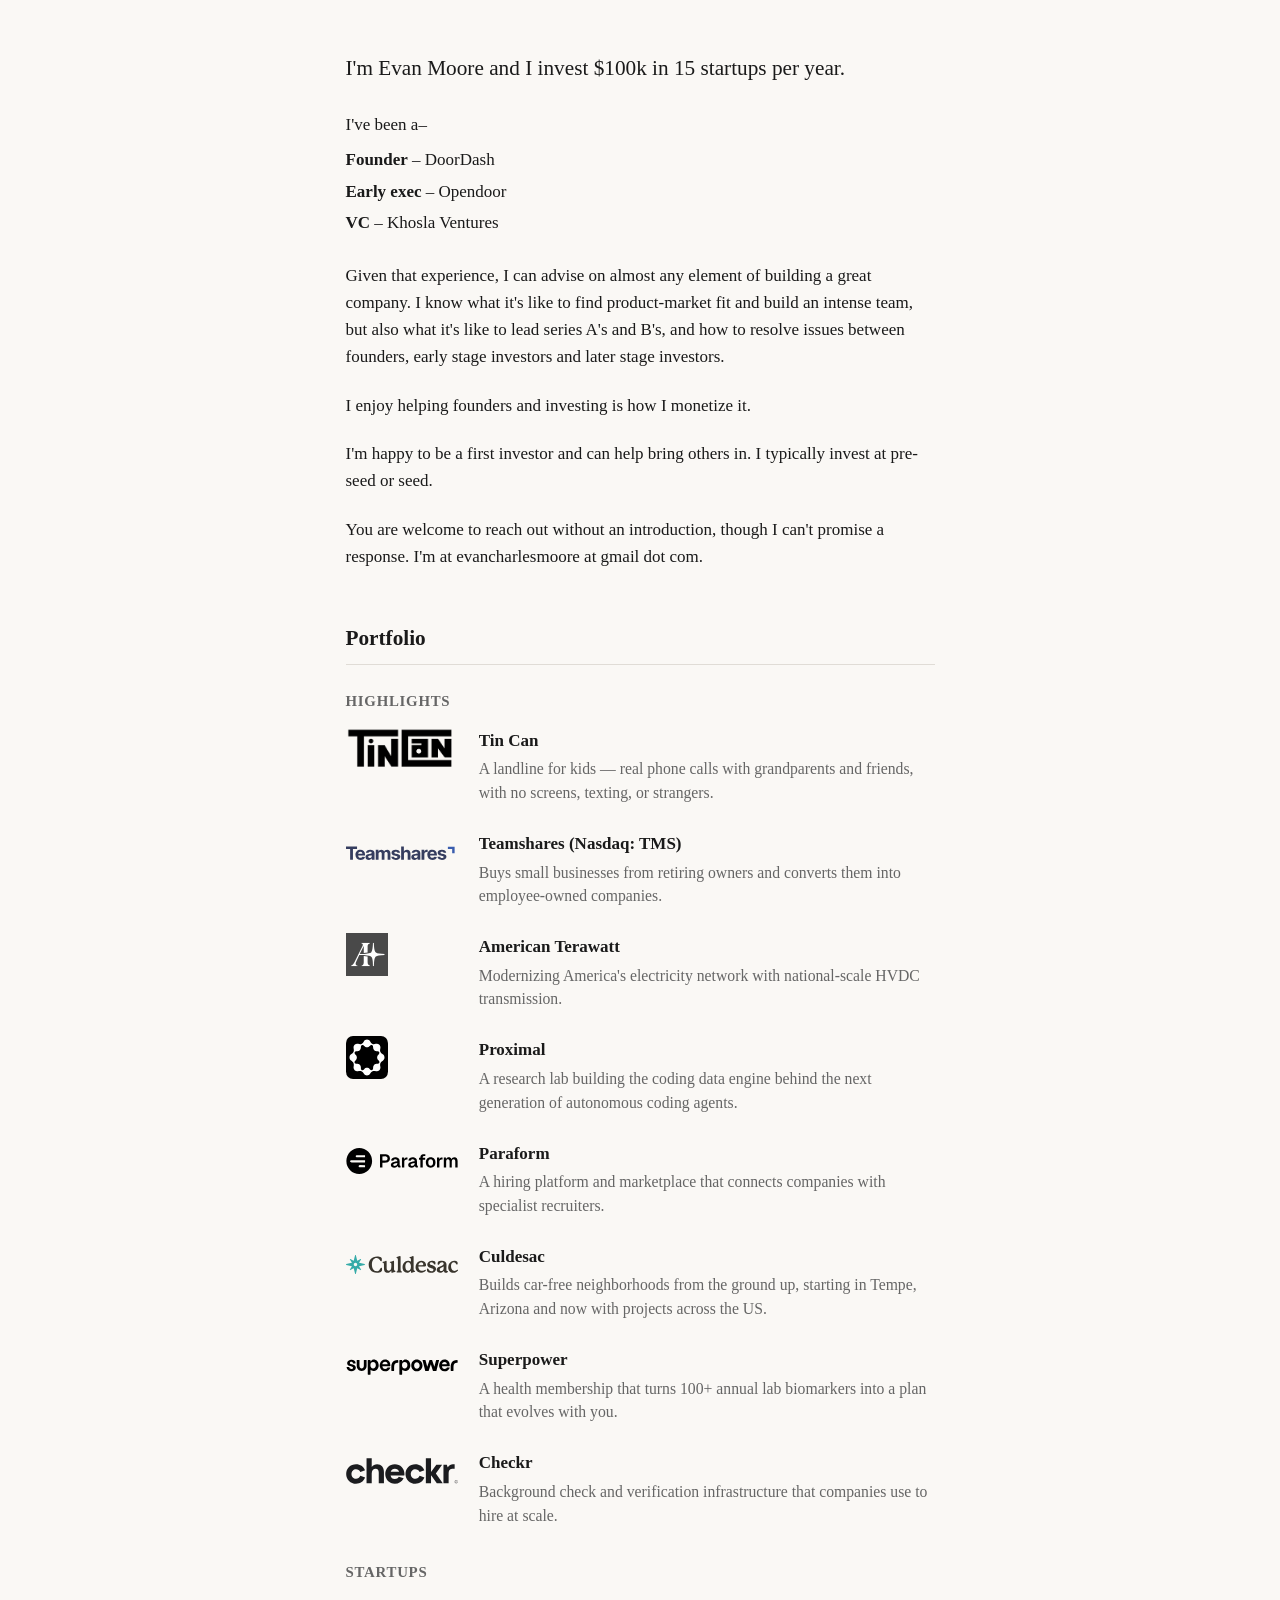
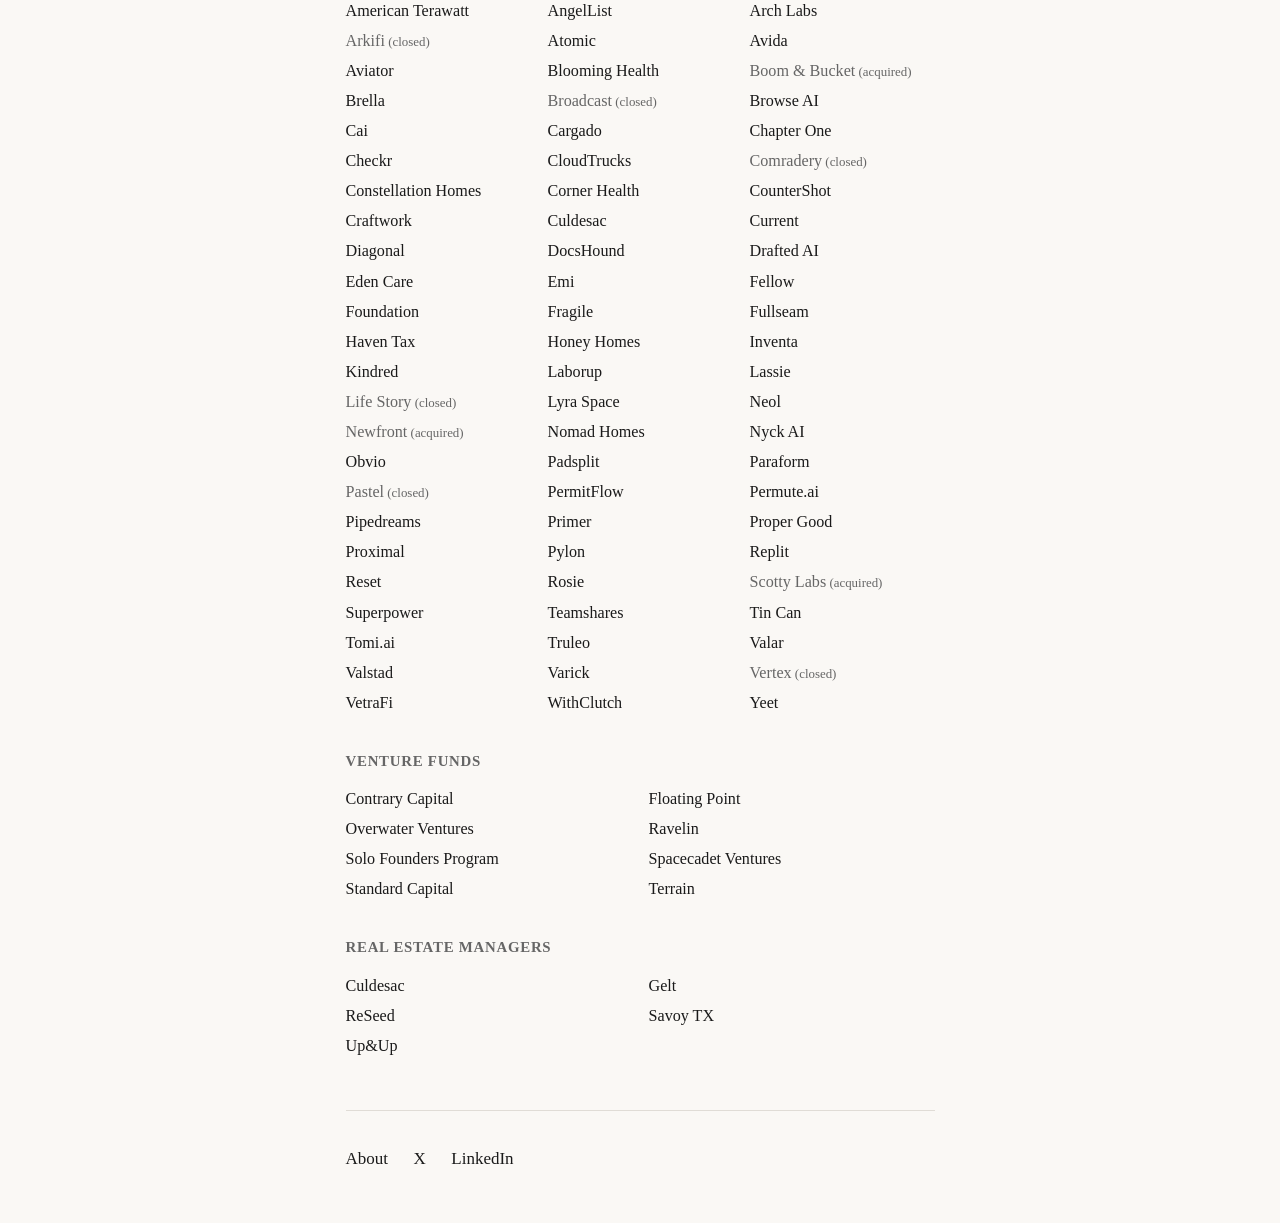
==== commit 0eb3e8ee: "Add Checkr to Highlights Co-Authored-By: Claude Opus 5 (1M context) <noreply@anthropic.com>" ====
--- a/index.html
+++ b/index.html
@@ -113,6 +113,13 @@
               <div>
                 <h4 class="highlight-name"><a href="https://superpower.com/">Superpower</a></h4>
                 <p class="highlight-desc">A health membership that turns 100+ annual lab biomarkers into a plan that evolves with you.</p>
+              </div>
+            </li>
+            <li class="highlight">
+              <a class="highlight-logo" href="https://checkr.com/"><img src="img/checkr.svg" alt="" loading="lazy"></a>
+              <div>
+                <h4 class="highlight-name"><a href="https://checkr.com/">Checkr</a></h4>
+                <p class="highlight-desc">Background check and verification infrastructure that companies use to hire at scale.</p>
               </div>
             </li>
           </ul>
